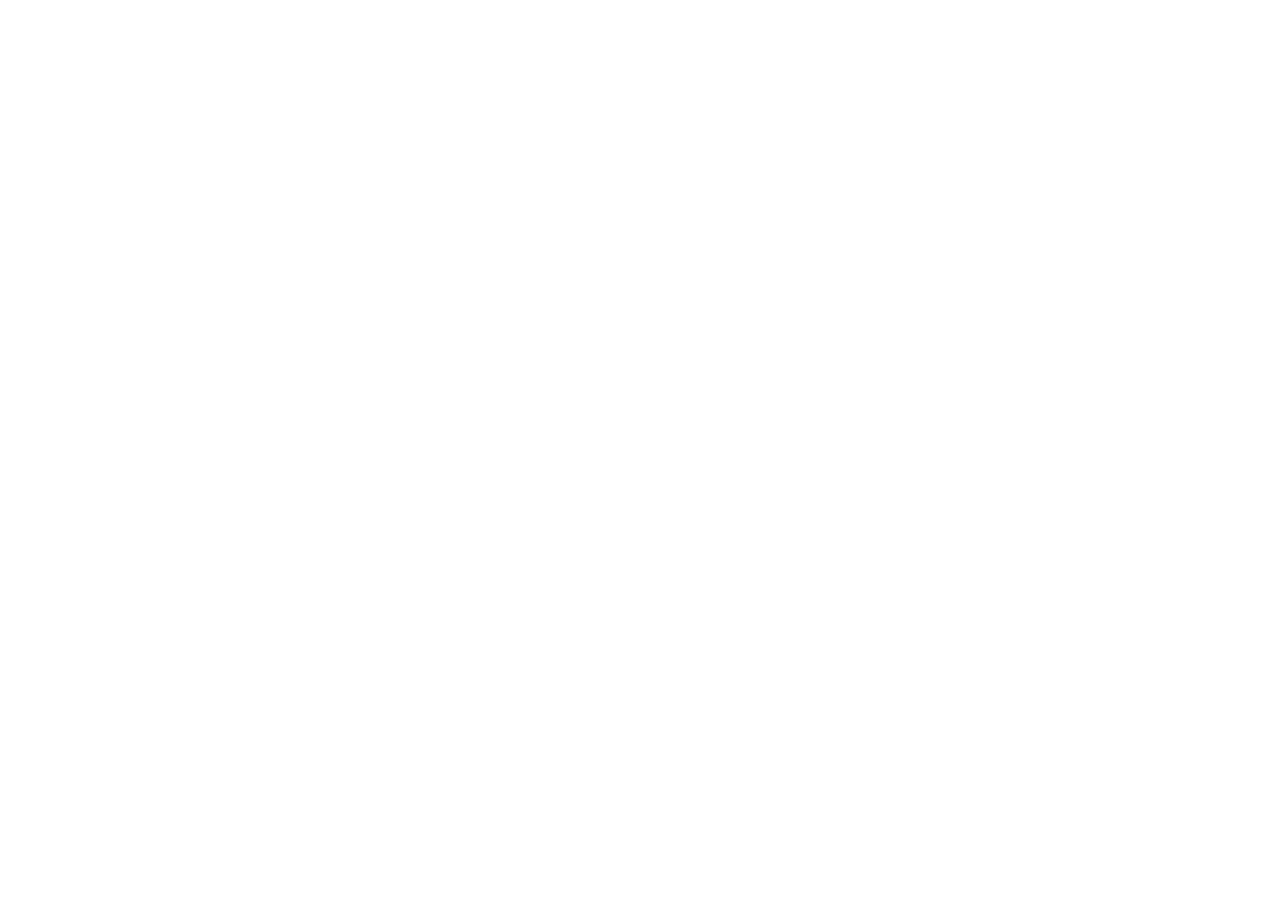
==== app/index.html @ eece4e70 "mostly completed lab 4" ====
<!DOCTYPE html>
<html>
    <meta charset="UTF-8">
    <meta name="viewport" content="width=1920, initial-scale=1.0">
    <title>Page Title</title>

    <!-- Libraries and stylesheets imports -->
    <link rel="stylesheet" href="styles/main.css">

    <!-- Scripts -->
    
    <!-- d3 library -->
    <script src="libs/d3.v7.min.js"></script>

</head>
<body>

    <!-- Page body -->

    <!-- div elements for bar and bubble charts -->
    <div id="bar1"></div>
    <div id="bubble1"></div>
    <div id="line1"></div>
    <div id="pie_donut"></div>

    <!-- allows modules to be imported and used -->
    <!-- Why are we loading our main script last?
        JavaScript is a just-in-time compiled language, as soon as it gets loaded, it gets executed. Since we will be selecting elements of our page in the main script, it's best to ensure they exist first. It's the same reason why we import all third-party libraries before loading our own scripts. -->
    <script type="module" src="scripts/main.js"></script> 


    
    <!-- example heading/paragraphs -->
    <!-- <h1>my heading</h1>
    <div>
        <p>1st para</p>
        <p class="myClass">2nd para</p>
        <p id="myId">3rd para</p>
    </div> -->

</body>
</html>
---- app/styles/main.css ----
/* --- might have several stylesheets, each dedicated to one aspect of your page (text, layout, input, etc.) or later on one per visualisation module. SEE vars.css stylesheet for variables */

@import 'vars.css';
@import 'barchart.css';
@import 'bubblechart.css';
@import 'line1.css';
@import 'pie_donut.css';

h1{
    color: green;
    font-family: var(--font-title);
}

/* default for paragraphs */
p{
    color: tomato;
    font-family: var(--font-text);
}

/* paragraphs with class 'myClass' */
p.myClass{
    color: teal;
}

/* paragraphs with id 'myId' */
p#myId{
    color: goldenrod;
}
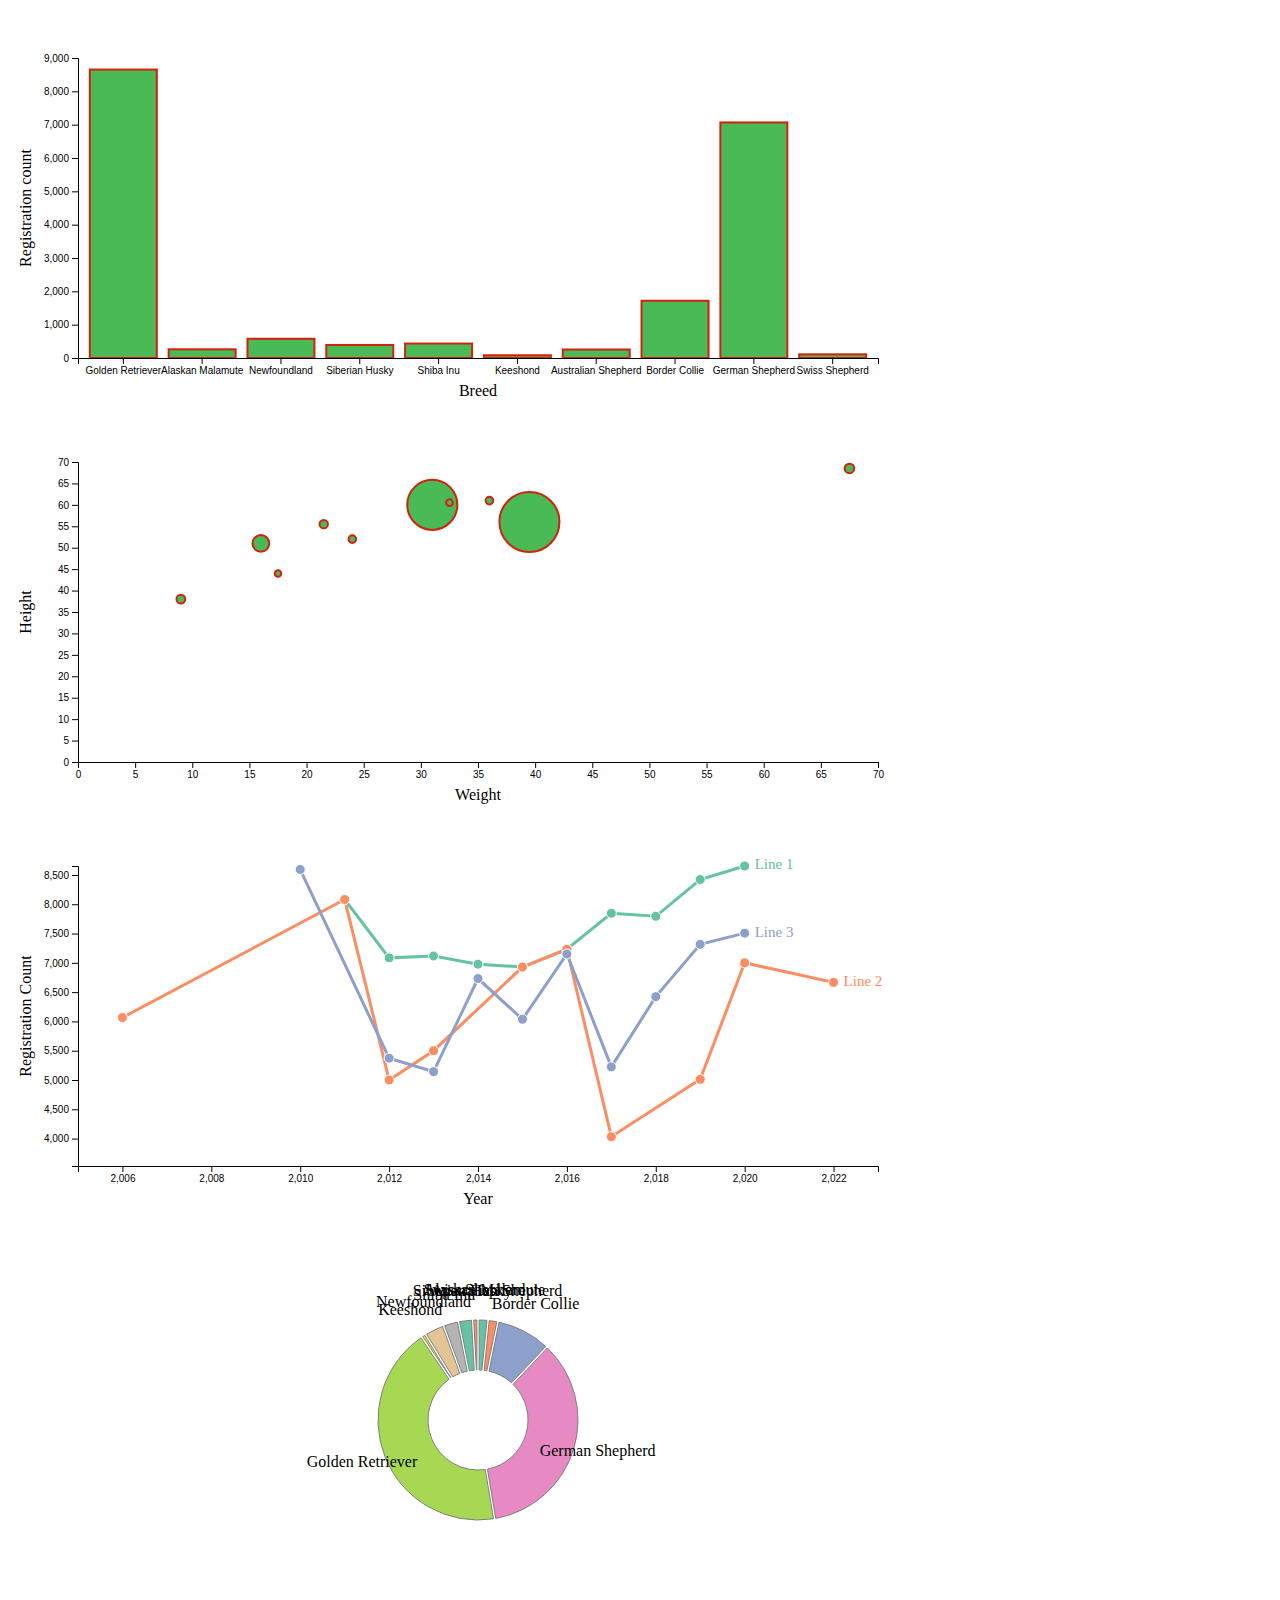
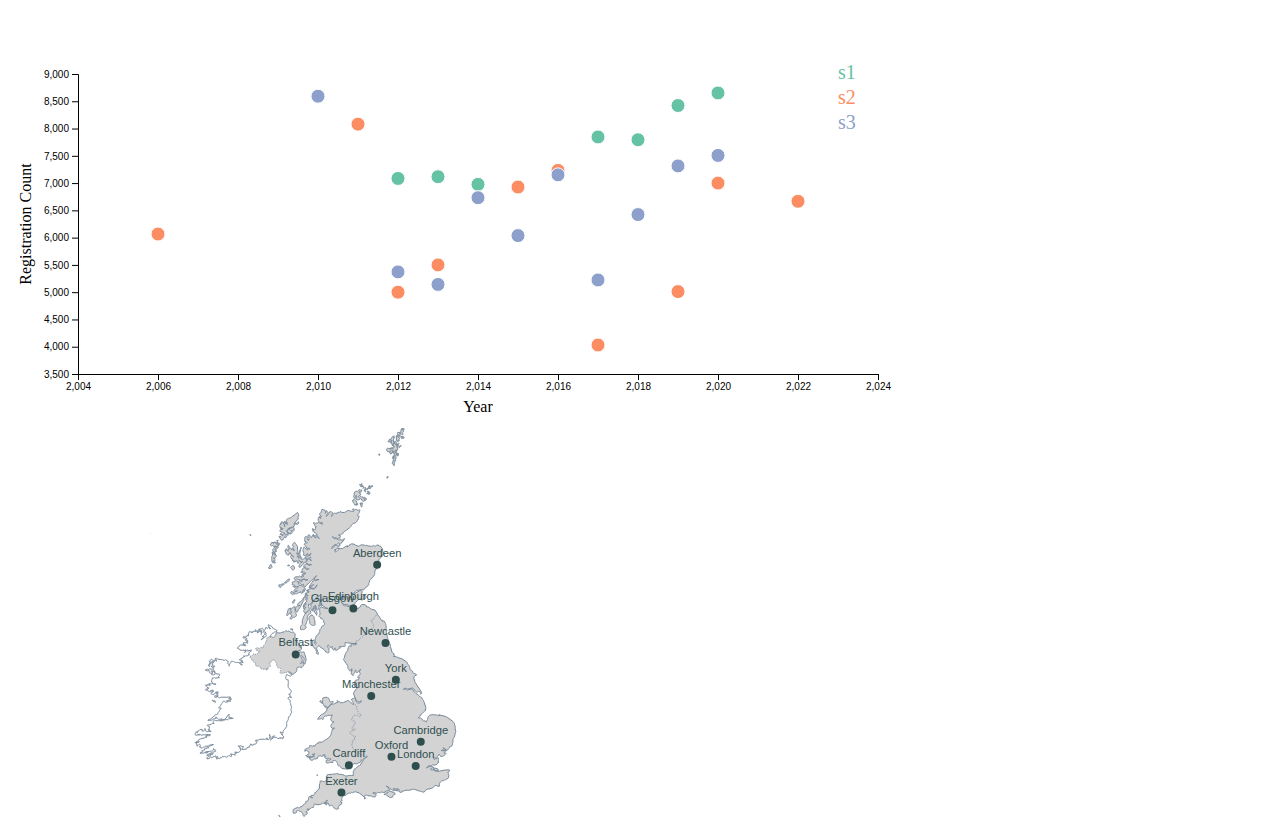
==== commit b6dd21f6: "." ====
--- a/app/index.html
+++ b/app/index.html
@@ -1,42 +1,43 @@
 <!DOCTYPE html>
-<html>
-    <meta charset="UTF-8">
-    <meta name="viewport" content="width=1920, initial-scale=1.0">
-    <title>Page Title</title>
+<head>
+    <html>  
+        <!-- Set the document's character encoding and viewport -->
+        <meta charset="UTF-8">
+        <meta name="viewport" content="width=1920, initial-scale=1.0">
 
-    <!-- Libraries and stylesheets imports -->
-    <link rel="stylesheet" href="styles/main.css">
+        <!-- Title of web page -->
+        <title>Charts</title>
 
-    <!-- Scripts -->
-    
-    <!-- d3 library -->
-    <script src="libs/d3.v7.min.js"></script>
+        <!-- Libraries and stylesheets imports -->
+        <link rel="stylesheet" href="styles/main.css">
 
-</head>
-<body>
+        <!-- Scripts -->
+        <!-- d3 library -->
+        <script src="libs/d3.v7.min.js"></script>
+        <script src="libs/popper.v2.min.js"></script>
+        <script src="libs/tippy.v6.min.js"></script>
+        <script src="libs/topojson.min.js"></script>
 
-    <!-- Page body -->
+    </head>
+    <body>
 
-    <!-- div elements for bar and bubble charts -->
-    <div id="bar1"></div>
-    <div id="bubble1"></div>
-    <div id="line1"></div>
-    <div id="pie_donut"></div>
+        <!-- Page body -->
 
-    <!-- allows modules to be imported and used -->
-    <!-- Why are we loading our main script last?
-        JavaScript is a just-in-time compiled language, as soon as it gets loaded, it gets executed. Since we will be selecting elements of our page in the main script, it's best to ensure they exist first. It's the same reason why we import all third-party libraries before loading our own scripts. -->
-    <script type="module" src="scripts/main.js"></script> 
+        <!-- div elements for bar and bubble charts -->
+        <div id="dashboard">
+            <div id="bar1"></div>
+            <div id="bubble1"></div>
+            <div id="line1"></div>
+            <div id="pie_donut1"></div>
+            <div id="scatter1"></div>
+            <div id="map"></div>
+        </div>
 
 
-    
-    <!-- example heading/paragraphs -->
-    <!-- <h1>my heading</h1>
-    <div>
-        <p>1st para</p>
-        <p class="myClass">2nd para</p>
-        <p id="myId">3rd para</p>
-    </div> -->
+        <!-- allows modules to be imported and used -->
+        <!-- Why are we loading our main script last?
+            JavaScript is a just-in-time compiled language, as soon as it gets loaded, it gets executed. Since we will be selecting elements of our page in the main script, it's best to ensure they exist first. It's the same reason why we import all third-party libraries before loading our own scripts. -->
+        <script type="module" src="scripts/main.js"></script> 
 
-</body>
+    </body>
 </html>